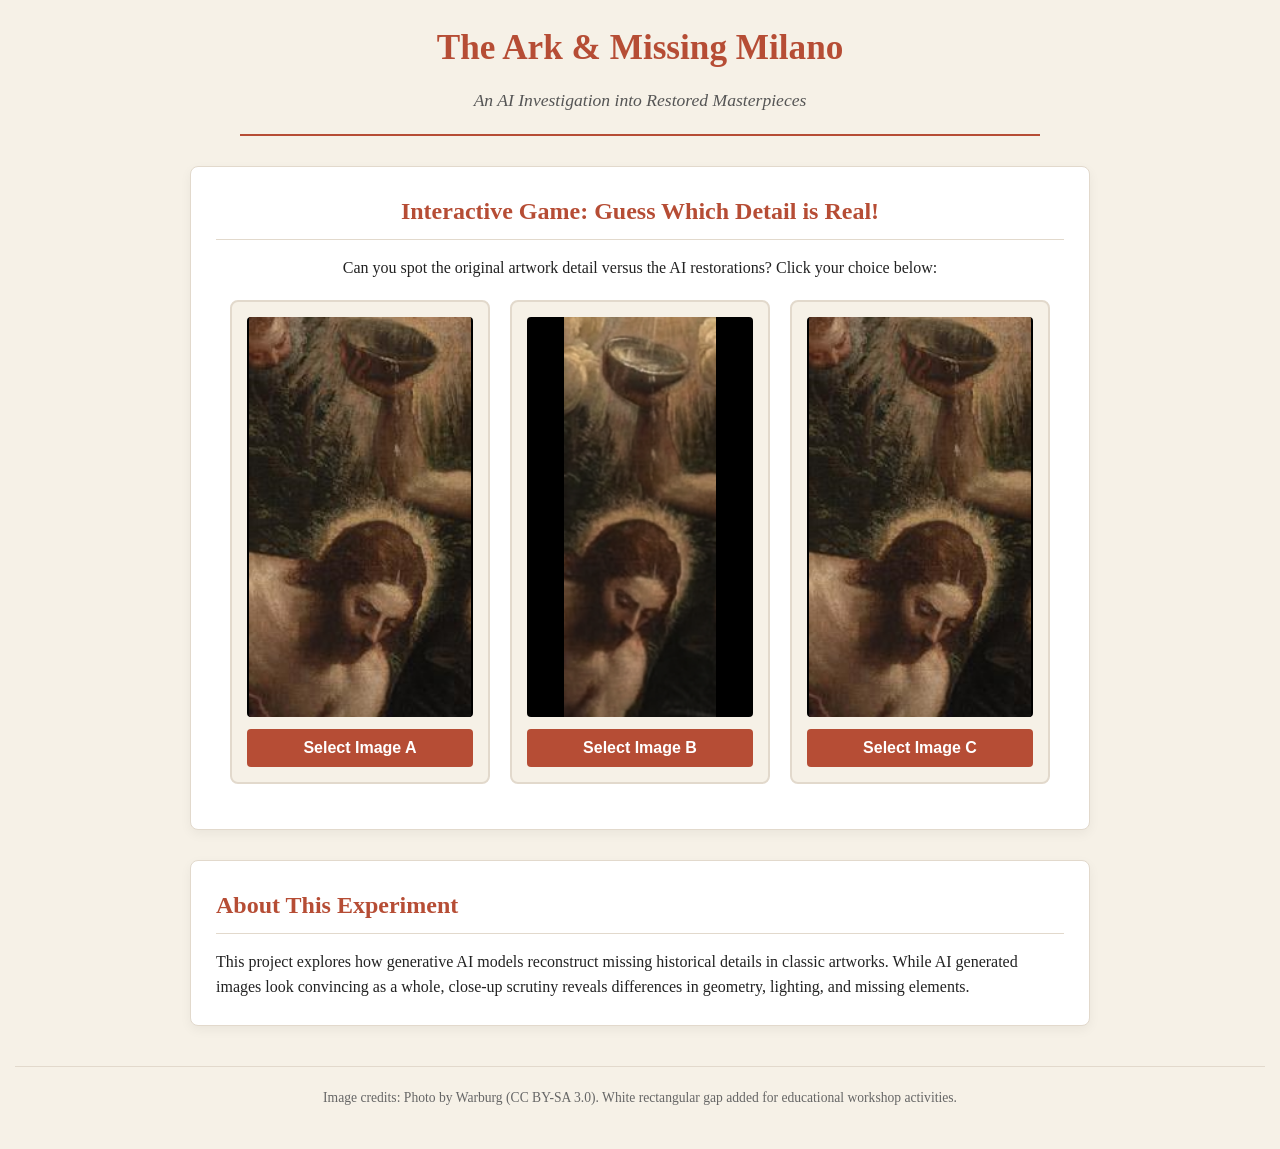
==== index.html @ 0a06dae5 "Add files via upload" ====
<!DOCTYPE html>
<html lang="it">
<head>
  <meta charset="UTF-8">
  <meta name="viewport" content="width=device-width, initial-scale=1.0">
  <title>The Ark & Missing Milano — Close-up Detail Test</title>
  <style>
    :root {
      --bg-color: #F6F1E7;
      --text-color: #222222;
      --primary-color: #B64D35;
      --card-bg: #FFFFFF;
      --accent-color: #2B5B84;
      --border-color: #E2D9CC;
    }

    * {
      box-sizing: border-box;
      margin: 0;
      padding: 0;
    }

    body {
      font-family: 'Georgia', 'Times New Roman', serif;
      background-color: var(--bg-color);
      color: var(--text-color);
      line-height: 1.6;
      padding: 20px 15px;
    }

    header {
      text-align: center;
      max-width: 800px;
      margin: 0 auto 30px auto;
      border-bottom: 2px solid var(--primary-color);
      padding-bottom: 20px;
    }

    h1 {
      font-size: 2.2rem;
      color: var(--primary-color);
      margin-bottom: 10px;
    }

    p.subtitle {
      font-size: 1.1rem;
      font-style: italic;
      color: #555;
    }

    main {
      max-width: 900px;
      margin: 0 auto;
    }

    section {
      background: var(--card-bg);
      border: 1px solid var(--border-color);
      border-radius: 8px;
      padding: 25px;
      margin-bottom: 30px;
      box-shadow: 0 4px 12px rgba(0,0,0,0.05);
    }

    h2 {
      font-size: 1.5rem;
      color: var(--primary-color);
      margin-bottom: 15px;
      border-bottom: 1px solid var(--border-color);
      padding-bottom: 8px;
    }

    .game-container {
      text-align: center;
    }

    .game-cards {
      display: flex;
      flex-wrap: wrap;
      gap: 20px;
      justify-content: center;
      margin: 20px 0;
    }

    .card {
      background: var(--bg-color);
      border: 2px solid var(--border-color);
      border-radius: 8px;
      padding: 15px;
      width: 100%;
      max-width: 260px;
      cursor: pointer;
      transition: transform 0.2s, border-color 0.2s;
    }

    .card:hover {
      transform: translateY(-5px);
      border-color: var(--primary-color);
    }

    .card img {
      width: 100%;
      height: auto;
      max-height: 400px;
      object-fit: contain;
      border-radius: 4px;
      display: block;
      margin-bottom: 12px;
      background-color: #000;
    }

    .card button {
      background-color: var(--primary-color);
      color: white;
      border: none;
      padding: 10px 16px;
      font-size: 1rem;
      border-radius: 4px;
      cursor: pointer;
      width: 100%;
      font-weight: bold;
    }

    .card button:hover {
      background-color: #963B26;
    }

    #game-feedback {
      margin-top: 20px;
      padding: 15px;
      border-radius: 6px;
      font-size: 1.05rem;
      display: none;
    }

    #game-feedback.success {
      background-color: #E6F4EA;
      color: #137333;
      border: 1px solid #CEEAD6;
    }

    #game-feedback.incorrect {
      background-color: #FCE8E6;
      color: #C5221F;
      border: 1px solid #FAD2CF;
    }

    .restart-btn {
      background-color: var(--primary-color);
      color: white;
      border: none;
      padding: 10px 20px;
      font-size: 1rem;
      border-radius: 6px;
      cursor: pointer;
      font-weight: bold;
      margin-top: 15px;
      transition: background-color 0.2s;
    }

    .restart-btn:hover {
      background-color: #963B26;
    }

    /* LA GALLERIA È NASCOSTA INIZIALMENTE */
    #gallery-section {
      display: none;
    }

    .gallery-grid {
      display: grid;
      grid-template-columns: repeat(auto-fit, minmax(250px, 1fr));
      gap: 20px;
      margin-top: 20px;
    }

    .gallery-item {
      background: var(--bg-color);
      border: 1px solid var(--border-color);
      border-radius: 8px;
      padding: 15px;
      text-align: center;
    }

    .gallery-item img {
      width: 100%;
      height: auto;
      max-height: 400px;
      object-fit: contain;
      border-radius: 4px;
      margin-bottom: 10px;
      background-color: #111;
    }

    .badge {
      display: inline-block;
      padding: 4px 12px;
      border-radius: 12px;
      font-size: 0.85rem;
      font-weight: bold;
      text-transform: uppercase;
      margin-bottom: 10px;
    }

    .badge-original {
      background-color: #2E7D32;
      color: white;
    }

    .badge-ai {
      background-color: #D97706;
      color: white;
    }

    .spot-btn {
      background-color: var(--accent-color);
      color: white;
      border: none;
      padding: 8px 14px;
      border-radius: 4px;
      cursor: pointer;
      font-size: 0.9rem;
      margin-top: 8px;
    }

    .spot-btn:hover {
      background-color: #1E405E;
    }

    .spot-comment {
      display: none;
      margin-top: 10px;
      font-size: 0.9rem;
      background: white;
      padding: 10px;
      border-radius: 4px;
      border-left: 3px solid var(--accent-color);
      text-align: left;
    }

    footer {
      text-align: center;
      margin-top: 40px;
      padding: 20px;
      font-size: 0.85rem;
      color: #666;
      border-top: 1px solid var(--border-color);
    }

    @media (max-width: 600px) {
      h1 { font-size: 1.7rem; }
    }
  </style>
</head>
<body>

  <header>
    <h1>The Ark & Missing Milano</h1>
    <p class="subtitle">An AI Investigation into Restored Masterpieces</p>
  </header>

  <main>
    <!-- GUESS WHICH IMAGE IS REAL GAME -->
    <section class="game-container">
      <h2>Interactive Game: Guess Which Detail is Real!</h2>
      <p>Can you spot the original artwork detail versus the AI restorations? Click your choice below:</p>

      <div class="game-cards" id="cards-container">
        <!-- Cards injected by JS -->
      </div>

      <div id="game-feedback"></div>
    </section>

    <!-- FULL COMPARISON GALLERY (NASCOSTA FINO AL VOTO) -->
    <section id="gallery-section">
      <h2>Close-Up Comparison Gallery</h2>
      <p>Compare the authentic detail with AI results side-by-side:</p>

      <div class="gallery-grid">
        <div class="gallery-item">
          <span class="badge badge-original">Original Detail</span>
          <img src="original-detail.png" alt="Original Artwork Detail">
          <h3>Authentic Painting</h3>
          <p>Shows the original angel in the top-left corner, the water bowl, and Christ with a radiant halo.</p>
        </div>

        <div class="gallery-item">
          <span class="badge badge-ai">AI Detail A</span>
          <img src="a-detail.png" alt="AI Restoration A">
          <h3>First AI Attempt</h3>
          <button class="spot-btn" onclick="toggleComment('comment-a')">What changed?</button>
          <div id="comment-a" class="spot-comment">
            <strong>Observation:</strong> Look at the top-left corner: the angel is completely missing and replaced with clouds! The edge of the water bowl is also distorted.
          </div>
        </div>

        <div class="gallery-item">
          <span class="badge badge-ai">AI Detail B</span>
          <img src="b-detail.png" alt="AI Restoration B">
          <h3>Refined AI Result</h3>
          <button class="spot-btn" onclick="toggleComment('comment-b')">What changed?</button>
          <div id="comment-b" class="spot-comment">
            <strong>Observation:</strong> With added guidance, the AI reconstructed the angel in the top-left and restored the water bowl correctly.
          </div>
        </div>
      </div>
    </section>

    <!-- RESEARCH & CONTEXT -->
    <section>
      <h2>About This Experiment</h2>
      <p>This project explores how generative AI models reconstruct missing historical details in classic artworks. While AI generated images look convincing as a whole, close-up scrutiny reveals differences in geometry, lighting, and missing elements.</p>
    </section>
  </main>

  <footer>
    <p>Image credits: Photo by Warburg (CC BY-SA 3.0). White rectangular gap added for educational workshop activities.</p>
  </footer>

  <script>
    const items = [
      {
        id: 'orig',
        type: 'Original',
        src: 'original-detail.png',
        isReal: true,
        desc: 'Correct! This is the original painting. Notice the angel in the top-left corner.'
      },
      {
        id: 'a',
        type: 'AI Detail A',
        src: 'a-detail.png',
        isReal: false,
        desc: 'Incorrect! This is AI Detail A. The AI completely omitted the angel in the top-left corner.'
      },
      {
        id: 'b',
        type: 'AI Detail B',
        src: 'b-detail.png',
        isReal: false,
        desc: 'Incorrect! This is AI Detail B. It is an AI restoration, though very close to the original.'
      }
    ];

    function setupGame() {
      const container = document.getElementById('cards-container');
      const shuffled = [...items].sort(() => Math.random() - 0.5);
      
      container.innerHTML = '';
      shuffled.forEach((item, index) => {
        const optionLetter = String.fromCharCode(65 + index);
        const card = document.createElement('div');
        card.className = 'card';
        card.innerHTML = `
          <img src="${item.src}" alt="Option ${optionLetter}">
          <button onclick="checkAnswer('${item.id}')">Select Image ${optionLetter}</button>
        `;
        container.appendChild(card);
      });
    }

    function checkAnswer(selectedId) {
      const feedback = document.getElementById('game-feedback');
      const gallerySection = document.getElementById('gallery-section');
      const selected = items.find(i => i.id === selectedId);

      feedback.style.display = 'block';
      
      let message = selected.isReal 
        ? `<strong>🎉 Correct!</strong> ${selected.desc}`
        : `<strong>❌ Not quite!</strong> ${selected.desc}`;

      feedback.className = selected.isReal ? 'success' : 'incorrect';
      feedback.innerHTML = `
        <p>${message}</p>
        <p><em>Scroll down to see the full solution gallery!</em></p>
        <button class="restart-btn" onclick="resetGame()">Play Again / Gioca di nuovo 🔄</button>
      `;

      // MOSTRA LA GALLERIA DOPO LA SCELTA
      gallerySection.style.display = 'block';
    }

    function resetGame() {
      const feedback = document.getElementById('game-feedback');
      const gallerySection = document.getElementById('gallery-section');
      
      feedback.style.display = 'none';
      gallerySection.style.display = 'none';
      
      // Rimestola le immagini in posizione casuale
      setupGame();
    }

    function toggleComment(commentId) {
      const comment = document.getElementById(commentId);
      if (comment.style.display === 'block') {
        comment.style.display = 'none';
      } else {
        comment.style.display = 'block';
      }
    }

    window.onload = setupGame;
  </script>
</body>
</html>
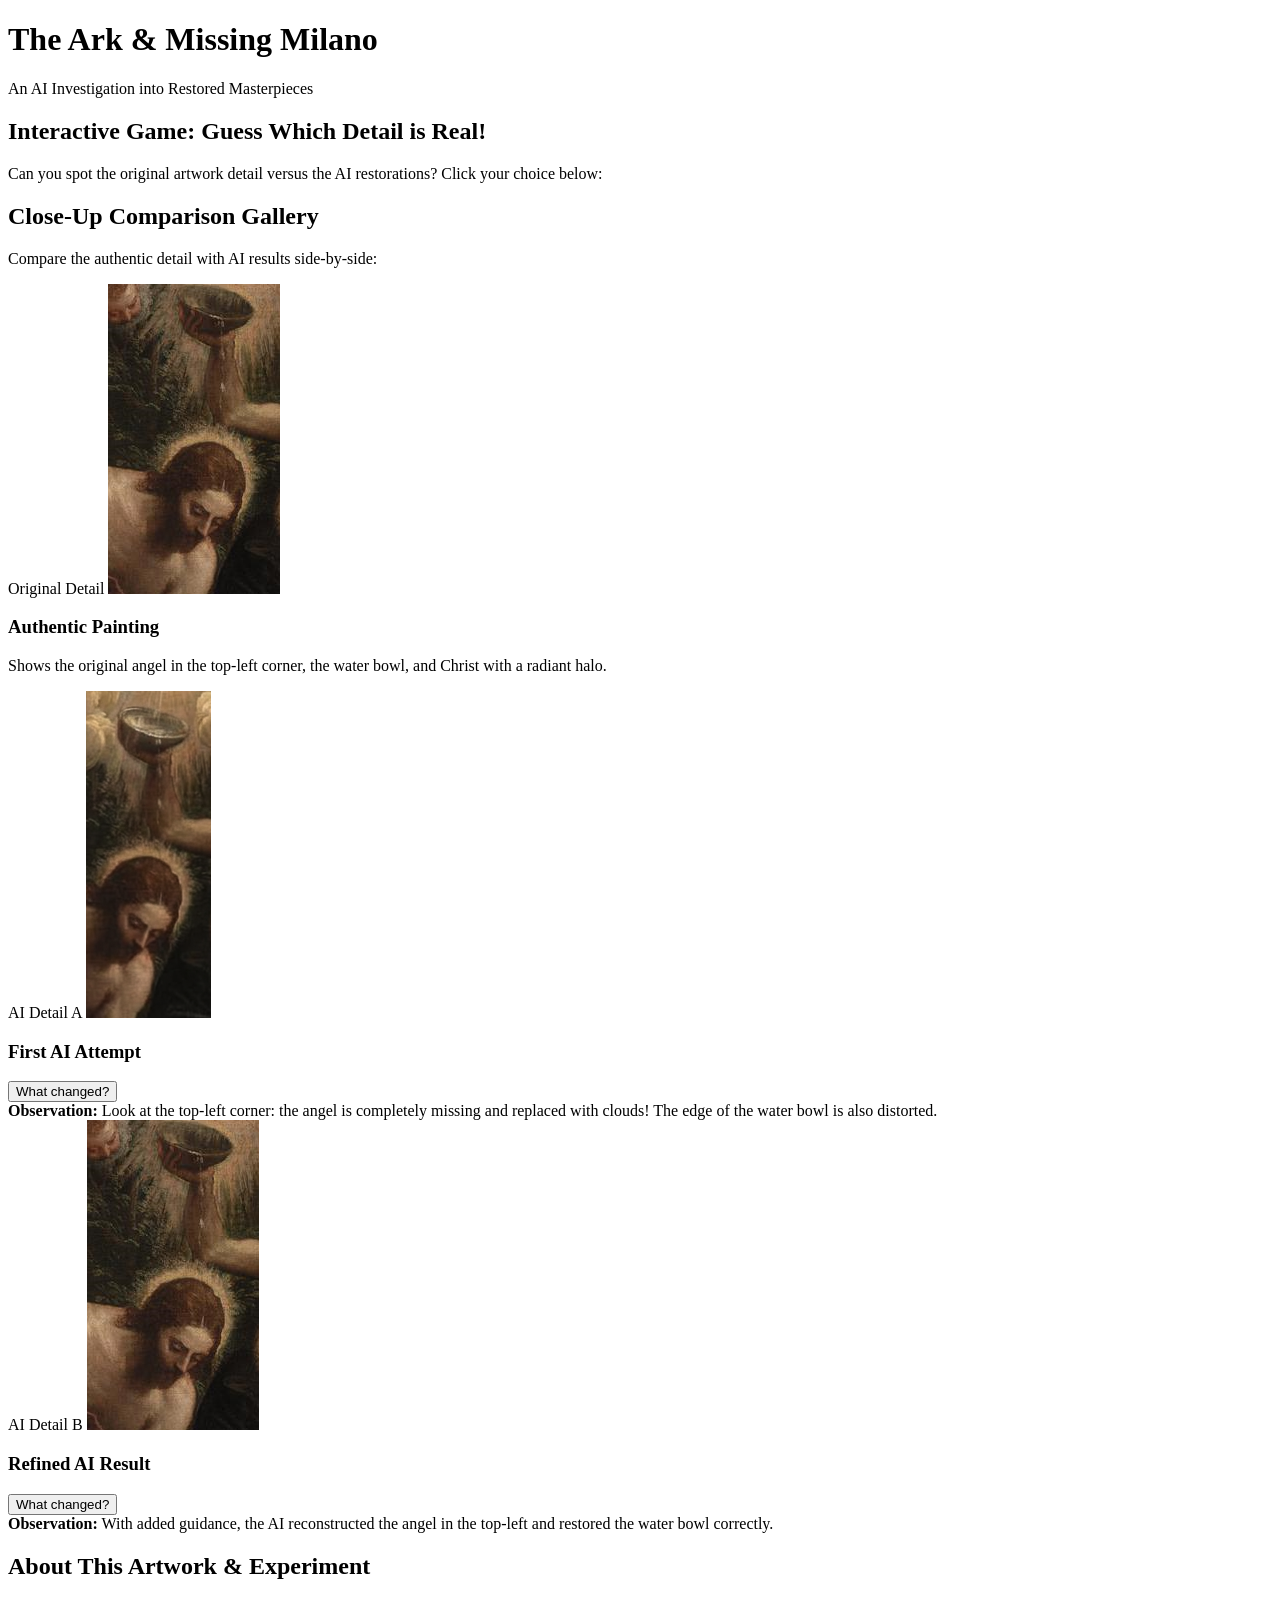
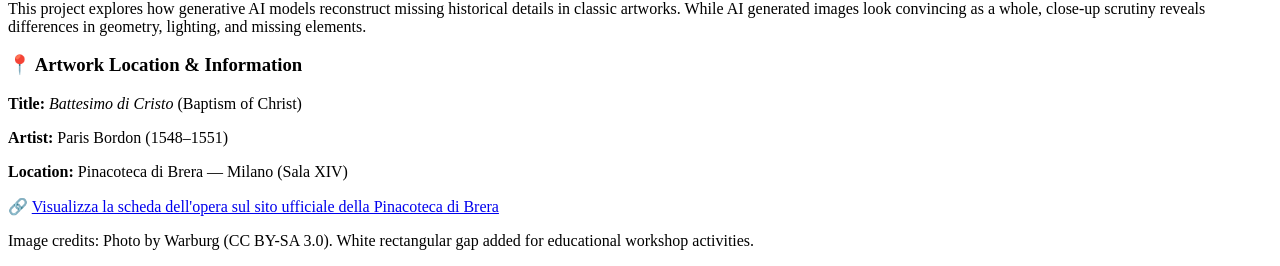
==== commit 9d089ba0: "Create index.html" ====
--- a/index.html
+++ b/index.html
@@ -1,408 +1,84 @@
-<!DOCTYPE html>
-<html lang="it">
-<head>
-  <meta charset="UTF-8">
-  <meta name="viewport" content="width=device-width, initial-scale=1.0">
-  <title>The Ark & Missing Milano — Close-up Detail Test</title>
-  <style>
-    :root {
-      --bg-color: #F6F1E7;
-      --text-color: #222222;
-      --primary-color: #B64D35;
-      --card-bg: #FFFFFF;
-      --accent-color: #2B5B84;
-      --border-color: #E2D9CC;
-    }
-
-    * {
-      box-sizing: border-box;
-      margin: 0;
-      padding: 0;
-    }
-
-    body {
-      font-family: 'Georgia', 'Times New Roman', serif;
-      background-color: var(--bg-color);
-      color: var(--text-color);
-      line-height: 1.6;
-      padding: 20px 15px;
-    }
-
-    header {
-      text-align: center;
-      max-width: 800px;
-      margin: 0 auto 30px auto;
-      border-bottom: 2px solid var(--primary-color);
-      padding-bottom: 20px;
-    }
-
-    h1 {
-      font-size: 2.2rem;
-      color: var(--primary-color);
-      margin-bottom: 10px;
-    }
-
-    p.subtitle {
-      font-size: 1.1rem;
-      font-style: italic;
-      color: #555;
-    }
-
-    main {
-      max-width: 900px;
-      margin: 0 auto;
-    }
-
-    section {
-      background: var(--card-bg);
-      border: 1px solid var(--border-color);
-      border-radius: 8px;
-      padding: 25px;
-      margin-bottom: 30px;
-      box-shadow: 0 4px 12px rgba(0,0,0,0.05);
-    }
-
-    h2 {
-      font-size: 1.5rem;
-      color: var(--primary-color);
-      margin-bottom: 15px;
-      border-bottom: 1px solid var(--border-color);
-      padding-bottom: 8px;
-    }
-
-    .game-container {
-      text-align: center;
-    }
-
-    .game-cards {
-      display: flex;
-      flex-wrap: wrap;
-      gap: 20px;
-      justify-content: center;
-      margin: 20px 0;
-    }
-
-    .card {
-      background: var(--bg-color);
-      border: 2px solid var(--border-color);
-      border-radius: 8px;
-      padding: 15px;
-      width: 100%;
-      max-width: 260px;
-      cursor: pointer;
-      transition: transform 0.2s, border-color 0.2s;
-    }
-
-    .card:hover {
-      transform: translateY(-5px);
-      border-color: var(--primary-color);
-    }
-
-    .card img {
-      width: 100%;
-      height: auto;
-      max-height: 400px;
-      object-fit: contain;
-      border-radius: 4px;
-      display: block;
-      margin-bottom: 12px;
-      background-color: #000;
-    }
-
-    .card button {
-      background-color: var(--primary-color);
-      color: white;
-      border: none;
-      padding: 10px 16px;
-      font-size: 1rem;
-      border-radius: 4px;
-      cursor: pointer;
-      width: 100%;
-      font-weight: bold;
-    }
-
-    .card button:hover {
-      background-color: #963B26;
-    }
-
-    #game-feedback {
-      margin-top: 20px;
-      padding: 15px;
-      border-radius: 6px;
-      font-size: 1.05rem;
-      display: none;
-    }
-
-    #game-feedback.success {
-      background-color: #E6F4EA;
-      color: #137333;
-      border: 1px solid #CEEAD6;
-    }
-
-    #game-feedback.incorrect {
-      background-color: #FCE8E6;
-      color: #C5221F;
-      border: 1px solid #FAD2CF;
-    }
-
-    .restart-btn {
-      background-color: var(--primary-color);
-      color: white;
-      border: none;
-      padding: 10px 20px;
-      font-size: 1rem;
-      border-radius: 6px;
-      cursor: pointer;
-      font-weight: bold;
-      margin-top: 15px;
-      transition: background-color 0.2s;
-    }
-
-    .restart-btn:hover {
-      background-color: #963B26;
-    }
-
-    /* LA GALLERIA È NASCOSTA INIZIALMENTE */
-    #gallery-section {
-      display: none;
-    }
-
-    .gallery-grid {
-      display: grid;
-      grid-template-columns: repeat(auto-fit, minmax(250px, 1fr));
-      gap: 20px;
-      margin-top: 20px;
-    }
-
-    .gallery-item {
-      background: var(--bg-color);
-      border: 1px solid var(--border-color);
-      border-radius: 8px;
-      padding: 15px;
-      text-align: center;
-    }
-
-    .gallery-item img {
-      width: 100%;
-      height: auto;
-      max-height: 400px;
-      object-fit: contain;
-      border-radius: 4px;
-      margin-bottom: 10px;
-      background-color: #111;
-    }
-
-    .badge {
-      display: inline-block;
-      padding: 4px 12px;
-      border-radius: 12px;
-      font-size: 0.85rem;
-      font-weight: bold;
-      text-transform: uppercase;
-      margin-bottom: 10px;
-    }
-
-    .badge-original {
-      background-color: #2E7D32;
-      color: white;
-    }
-
-    .badge-ai {
-      background-color: #D97706;
-      color: white;
-    }
-
-    .spot-btn {
-      background-color: var(--accent-color);
-      color: white;
-      border: none;
-      padding: 8px 14px;
-      border-radius: 4px;
-      cursor: pointer;
-      font-size: 0.9rem;
-      margin-top: 8px;
-    }
-
-    .spot-btn:hover {
-      background-color: #1E405E;
-    }
-
-    .spot-comment {
-      display: none;
-      margin-top: 10px;
-      font-size: 0.9rem;
-      background: white;
-      padding: 10px;
-      border-radius: 4px;
-      border-left: 3px solid var(--accent-color);
-      text-align: left;
-    }
-
-    footer {
-      text-align: center;
-      margin-top: 40px;
-      padding: 20px;
-      font-size: 0.85rem;
-      color: #666;
-      border-top: 1px solid var(--border-color);
-    }
-
-    @media (max-width: 600px) {
-      h1 { font-size: 1.7rem; }
-    }
-  </style>
-</head>
-<body>
-
-  <header>
-    <h1>The Ark & Missing Milano</h1>
-    <p class="subtitle">An AI Investigation into Restored Masterpieces</p>
-  </header>
-
-  <main>
-    <!-- GUESS WHICH IMAGE IS REAL GAME -->
-    <section class="game-container">
-      <h2>Interactive Game: Guess Which Detail is Real!</h2>
-      <p>Can you spot the original artwork detail versus the AI restorations? Click your choice below:</p>
-
-      <div class="game-cards" id="cards-container">
-        <!-- Cards injected by JS -->
-      </div>
-
-      <div id="game-feedback"></div>
-    </section>
-
-    <!-- FULL COMPARISON GALLERY (NASCOSTA FINO AL VOTO) -->
-    <section id="gallery-section">
-      <h2>Close-Up Comparison Gallery</h2>
-      <p>Compare the authentic detail with AI results side-by-side:</p>
-
-      <div class="gallery-grid">
-        <div class="gallery-item">
-          <span class="badge badge-original">Original Detail</span>
-          <img src="original-detail.png" alt="Original Artwork Detail">
-          <h3>Authentic Painting</h3>
-          <p>Shows the original angel in the top-left corner, the water bowl, and Christ with a radiant halo.</p>
-        </div>
-
-        <div class="gallery-item">
-          <span class="badge badge-ai">AI Detail A</span>
-          <img src="a-detail.png" alt="AI Restoration A">
-          <h3>First AI Attempt</h3>
-          <button class="spot-btn" onclick="toggleComment('comment-a')">What changed?</button>
-          <div id="comment-a" class="spot-comment">
-            <strong>Observation:</strong> Look at the top-left corner: the angel is completely missing and replaced with clouds! The edge of the water bowl is also distorted.
-          </div>
-        </div>
-
-        <div class="gallery-item">
-          <span class="badge badge-ai">AI Detail B</span>
-          <img src="b-detail.png" alt="AI Restoration B">
-          <h3>Refined AI Result</h3>
-          <button class="spot-btn" onclick="toggleComment('comment-b')">What changed?</button>
-          <div id="comment-b" class="spot-comment">
-            <strong>Observation:</strong> With added guidance, the AI reconstructed the angel in the top-left and restored the water bowl correctly.
-          </div>
-        </div>
-      </div>
-    </section>
-
-    <!-- RESEARCH & CONTEXT -->
-    <section>
-      <h2>About This Experiment</h2>
-      <p>This project explores how generative AI models reconstruct missing historical details in classic artworks. While AI generated images look convincing as a whole, close-up scrutiny reveals differences in geometry, lighting, and missing elements.</p>
-    </section>
-  </main>
-
-  <footer>
-    <p>Image credits: Photo by Warburg (CC BY-SA 3.0). White rectangular gap added for educational workshop activities.</p>
-  </footer>
-
-  <script>
-    const items = [
-      {
-        id: 'orig',
-        type: 'Original',
-        src: 'original-detail.png',
-        isReal: true,
-        desc: 'Correct! This is the original painting. Notice the angel in the top-left corner.'
-      },
-      {
-        id: 'a',
-        type: 'AI Detail A',
-        src: 'a-detail.png',
-        isReal: false,
-        desc: 'Incorrect! This is AI Detail A. The AI completely omitted the angel in the top-left corner.'
-      },
-      {
-        id: 'b',
-        type: 'AI Detail B',
-        src: 'b-detail.png',
-        isReal: false,
-        desc: 'Incorrect! This is AI Detail B. It is an AI restoration, though very close to the original.'
-      }
-    ];
-
-    function setupGame() {
-      const container = document.getElementById('cards-container');
-      const shuffled = [...items].sort(() => Math.random() - 0.5);
-      
-      container.innerHTML = '';
-      shuffled.forEach((item, index) => {
-        const optionLetter = String.fromCharCode(65 + index);
-        const card = document.createElement('div');
-        card.className = 'card';
-        card.innerHTML = `
-          <img src="${item.src}" alt="Option ${optionLetter}">
-          <button onclick="checkAnswer('${item.id}')">Select Image ${optionLetter}</button>
-        `;
-        container.appendChild(card);
-      });
-    }
-
-    function checkAnswer(selectedId) {
-      const feedback = document.getElementById('game-feedback');
-      const gallerySection = document.getElementById('gallery-section');
-      const selected = items.find(i => i.id === selectedId);
-
-      feedback.style.display = 'block';
-      
-      let message = selected.isReal 
-        ? `<strong>🎉 Correct!</strong> ${selected.desc}`
-        : `<strong>❌ Not quite!</strong> ${selected.desc}`;
-
-      feedback.className = selected.isReal ? 'success' : 'incorrect';
-      feedback.innerHTML = `
-        <p>${message}</p>
-        <p><em>Scroll down to see the full solution gallery!</em></p>
-        <button class="restart-btn" onclick="resetGame()">Play Again / Gioca di nuovo 🔄</button>
-      `;
-
-      // MOSTRA LA GALLERIA DOPO LA SCELTA
-      gallerySection.style.display = 'block';
-    }
-
-    function resetGame() {
-      const feedback = document.getElementById('game-feedback');
-      const gallerySection = document.getElementById('gallery-section');
-      
-      feedback.style.display = 'none';
-      gallerySection.style.display = 'none';
-      
-      // Rimestola le immagini in posizione casuale
-      setupGame();
-    }
-
-    function toggleComment(commentId) {
-      const comment = document.getElementById(commentId);
-      if (comment.style.display === 'block') {
-        comment.style.display = 'none';
-      } else {
-        comment.style.display = 'block';
-      }
-    }
-
-    window.onload = setupGame;
-  </script>
-</body>
-</html>+<!DOCTYPE html>
+<html lang="it">
+<head>
+  <meta charset="UTF-8">
+  <meta name="viewport" content="width=device-width, initial-scale=1.0">
+  <title>The Ark & Missing Milano — Close-up Detail Test</title>
+  <link rel="stylesheet" href="style.css">
+</head>
+<body>
+
+  <header>
+    <h1>The Ark & Missing Milano</h1>
+    <p class="subtitle">An AI Investigation into Restored Masterpieces</p>
+  </header>
+
+  <main>
+    <section class="game-container">
+      <h2>Interactive Game: Guess Which Detail is Real!</h2>
+      <p>Can you spot the original artwork detail versus the AI restorations? Click your choice below:</p>
+
+      <div class="game-cards" id="cards-container">
+        <!-- Generato da JS in ordine casuale -->
+      </div>
+
+      <div id="game-feedback"></div>
+    </section>
+
+    <section id="gallery-section">
+      <h2>Close-Up Comparison Gallery</h2>
+      <p>Compare the authentic detail with AI results side-by-side:</p>
+
+      <div class="gallery-grid">
+        <div class="gallery-item">
+          <span class="badge badge-original">Original Detail</span>
+          <img src="original-detail.png" alt="Original Artwork Detail">
+          <h3>Authentic Painting</h3>
+          <p>Shows the original angel in the top-left corner, the water bowl, and Christ with a radiant halo.</p>
+        </div>
+
+        <div class="gallery-item">
+          <span class="badge badge-ai">AI Detail A</span>
+          <img src="a-detail.png" alt="AI Restoration A">
+          <h3>First AI Attempt</h3>
+          <button class="spot-btn" onclick="toggleComment('comment-a')">What changed?</button>
+          <div id="comment-a" class="spot-comment">
+            <strong>Observation:</strong> Look at the top-left corner: the angel is completely missing and replaced with clouds! The edge of the water bowl is also distorted.
+          </div>
+        </div>
+
+        <div class="gallery-item">
+          <span class="badge badge-ai">AI Detail B</span>
+          <img src="b-detail.png" alt="AI Restoration B">
+          <h3>Refined AI Result</h3>
+          <button class="spot-btn" onclick="toggleComment('comment-b')">What changed?</button>
+          <div id="comment-b" class="spot-comment">
+            <strong>Observation:</strong> With added guidance, the AI reconstructed the angel in the top-left and restored the water bowl correctly.
+          </div>
+        </div>
+      </div>
+    </section>
+
+    <section>
+      <h2>About This Artwork & Experiment</h2>
+      <p>This project explores how generative AI models reconstruct missing historical details in classic artworks. While AI generated images look convincing as a whole, close-up scrutiny reveals differences in geometry, lighting, and missing elements.</p>
+      
+      <div class="location-box">
+        <h3>📍 Artwork Location & Information</h3>
+        <p><strong>Title:</strong> <em>Battesimo di Cristo</em> (Baptism of Christ)</p>
+        <p><strong>Artist:</strong> Paris Bordon (1548–1551)</p>
+        <p><strong>Location:</strong> Pinacoteca di Brera — Milano (Sala XIV)</p>
+        <p style="margin-top: 8px;">
+          🔗 <a class="artwork-link" href="https://pinacotecabrera.org/collezioni/collezione-on-line/battesimo-di-cristo-2/" target="_blank" rel="noopener">Visualizza la scheda dell'opera sul sito ufficiale della Pinacoteca di Brera</a>
+        </p>
+      </div>
+    </section>
+  </main>
+
+  <footer>
+    <p>Image credits: Photo by Warburg (CC BY-SA 3.0). White rectangular gap added for educational workshop activities.</p>
+  </footer>
+
+  <script src="script.js"></script>
+</body>
+</html>
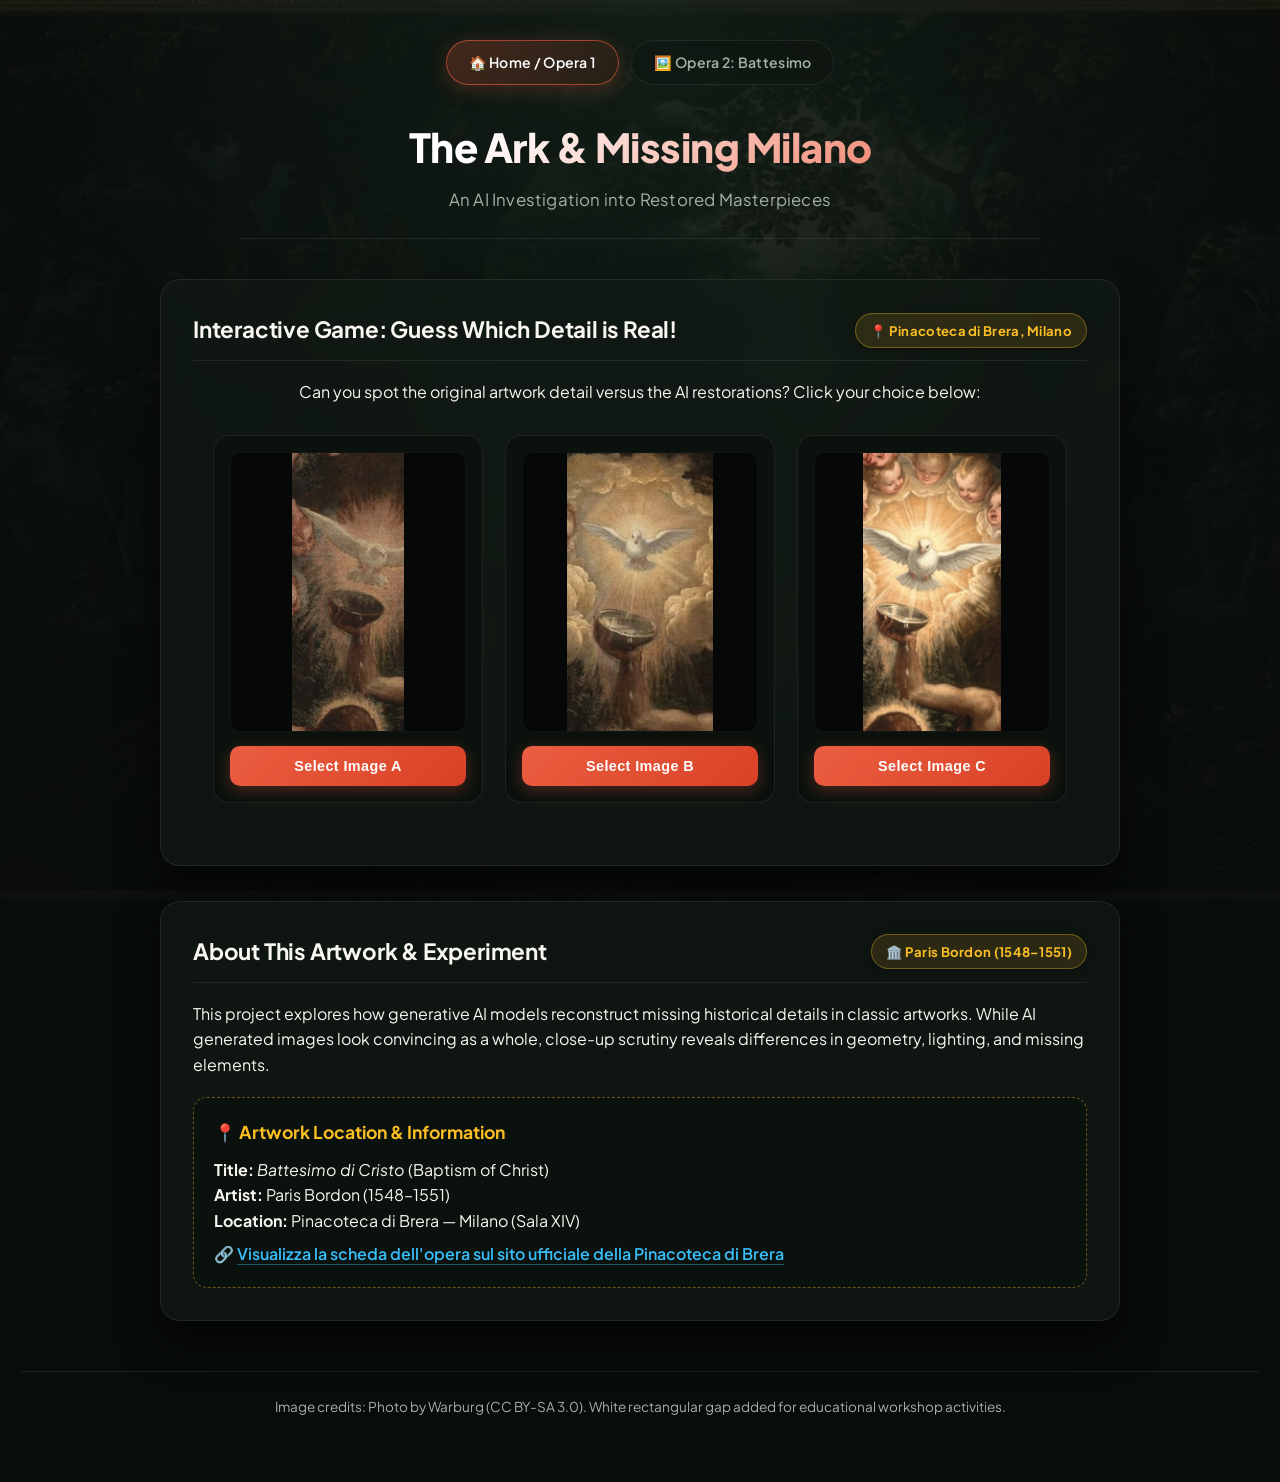
==== commit 4fd0c5dc: "Add navigation and section headers to index.html" ====
--- a/index.html
+++ b/index.html
@@ -9,13 +9,23 @@
 <body>
 
   <header>
+    <!-- BARRA DI NAVIGAZIONE CON HOME E OPERA 2 -->
+    <nav class="nav-menu">
+      <a href="index.html" class="nav-link active">🏠 Home / Opera 1</a>
+      <a href="artwork2.html" class="nav-link">🖼️ Opera 2: Battesimo</a>
+    </nav>
+
     <h1>The Ark & Missing Milano</h1>
     <p class="subtitle">An AI Investigation into Restored Masterpieces</p>
   </header>
 
   <main>
+    <!-- SEZIONE GIOCO INTERATTIVO OPERA 1 -->
     <section class="game-container">
-      <h2>Interactive Game: Guess Which Detail is Real!</h2>
+      <div class="section-header-meta">
+        <h2>Interactive Game: Guess Which Detail is Real!</h2>
+        <span class="location-tag-top">📍 Pinacoteca di Brera, Milano</span>
+      </div>
       <p>Can you spot the original artwork detail versus the AI restorations? Click your choice below:</p>
 
       <div class="game-cards" id="cards-container">
@@ -25,8 +35,12 @@
       <div id="game-feedback"></div>
     </section>
 
+    <!-- GALLERIA CONFRONTO DETTAGLI -->
     <section id="gallery-section">
-      <h2>Close-Up Comparison Gallery</h2>
+      <div class="section-header-meta">
+        <h2>Close-Up Comparison Gallery</h2>
+        <span class="location-tag-top">🔎 Restauro & AI Inpainting</span>
+      </div>
       <p>Compare the authentic detail with AI results side-by-side:</p>
 
       <div class="gallery-grid">
@@ -59,8 +73,12 @@
       </div>
     </section>
 
+    <!-- INFORMAZIONI OPERA 1 -->
     <section>
-      <h2>About This Artwork & Experiment</h2>
+      <div class="section-header-meta">
+        <h2>About This Artwork & Experiment</h2>
+        <span class="location-tag-top">🏛️ Paris Bordon (1548–1551)</span>
+      </div>
       <p>This project explores how generative AI models reconstruct missing historical details in classic artworks. While AI generated images look convincing as a whole, close-up scrutiny reveals differences in geometry, lighting, and missing elements.</p>
       
       <div class="location-box">
--- a/style.css
+++ b/style.css
@@ -0,0 +1,406 @@
+@import url('https://fonts.googleapis.com/css2?family=Plus+Jakarta+Sans:wght@300;400;600;700;800&display=swap');
+
+:root {
+  --bg-dark: #080c0a;
+  --card-bg: rgba(18, 26, 21, 0.75);
+  --card-border: rgba(255, 255, 255, 0.08);
+  --card-border-hover: rgba(235, 94, 65, 0.5);
+  --text-primary: #f8f6f2;
+  --text-secondary: #a3b1a8;
+  --accent-primary: #eb5e41;
+  --accent-gradient: linear-gradient(135deg, #eb5e41 0%, #d94125 100%);
+  --accent-gold: #fbbf24;
+  --accent-blue: #38bdf8;
+  --glass-glow: rgba(235, 94, 65, 0.15);
+}
+
+* {
+  box-sizing: border-box;
+  margin: 0;
+  padding: 0;
+}
+
+body {
+  font-family: 'Plus Jakarta Sans', -apple-system, BlinkMacSystemFont, "Segoe UI", Roboto, sans-serif;
+  background-color: var(--bg-dark);
+  background-image: 
+    radial-gradient(ellipse at 50% 0%, rgba(30, 58, 42, 0.35) 0%, transparent 70%),
+    linear-gradient(rgba(8, 12, 10, 0.88), rgba(8, 12, 10, 0.95)),
+    url('forest-bg.jpg');
+  background-size: cover;
+  background-position: center;
+  background-repeat: no-repeat;
+  background-attachment: fixed;
+  color: var(--text-primary);
+  line-height: 1.6;
+  padding: 40px 20px;
+  min-height: 100vh;
+  -webkit-font-smoothing: antialiased;
+}
+
+/* BARRA DI NAVIGAZIONE A PILLOLA */
+.nav-menu {
+  display: flex;
+  justify-content: center;
+  gap: 12px;
+  margin-bottom: 30px;
+  flex-wrap: wrap;
+}
+
+.nav-link {
+  color: var(--text-secondary);
+  text-decoration: none;
+  padding: 10px 22px;
+  border: 1px solid var(--card-border);
+  border-radius: 99px;
+  background: rgba(15, 23, 18, 0.6);
+  backdrop-filter: blur(12px);
+  -webkit-backdrop-filter: blur(12px);
+  font-size: 0.88rem;
+  font-weight: 600;
+  letter-spacing: 0.3px;
+  transition: all 0.3s cubic-bezier(0.4, 0, 0.2, 1);
+}
+
+.nav-link:hover {
+  color: var(--text-primary);
+  border-color: rgba(255, 255, 255, 0.2);
+  transform: translateY(-2px);
+}
+
+.nav-link.active {
+  color: #fff;
+  border-color: rgba(235, 94, 65, 0.6);
+  background: linear-gradient(135deg, rgba(235, 94, 65, 0.25) 0%, rgba(217, 65, 37, 0.1) 100%);
+  box-shadow: 0 4px 20px rgba(235, 94, 65, 0.25);
+}
+
+header {
+  text-align: center;
+  max-width: 800px;
+  margin: 0 auto 40px auto;
+  border-bottom: 1px solid var(--card-border);
+  padding-bottom: 25px;
+}
+
+h1 {
+  font-size: 2.5rem;
+  font-weight: 800;
+  background: linear-gradient(135deg, #ffffff 30%, #eb5e41 100%);
+  -webkit-background-clip: text;
+  -webkit-text-fill-color: transparent;
+  letter-spacing: -0.5px;
+  margin-bottom: 8px;
+}
+
+p.subtitle {
+  font-size: 1.05rem;
+  font-weight: 400;
+  color: var(--text-secondary);
+  letter-spacing: 0.2px;
+}
+
+main {
+  max-width: 960px;
+  margin: 0 auto;
+}
+
+section {
+  background: var(--card-bg);
+  backdrop-filter: blur(16px);
+  -webkit-backdrop-filter: blur(16px);
+  border: 1px solid var(--card-border);
+  border-radius: 20px;
+  padding: 32px;
+  margin-bottom: 35px;
+  box-shadow: 0 20px 40px rgba(0, 0, 0, 0.6);
+  transition: border-color 0.3s ease;
+}
+
+h2 {
+  font-size: 1.4rem;
+  font-weight: 700;
+  color: var(--text-primary);
+  margin-bottom: 18px;
+  border-bottom: 1px solid var(--card-border);
+  padding-bottom: 12px;
+  letter-spacing: -0.2px;
+}
+
+.game-container {
+  text-align: center;
+}
+
+.game-cards {
+  display: flex;
+  flex-wrap: wrap;
+  gap: 22px;
+  justify-content: center;
+  margin: 30px 0;
+}
+
+.card {
+  background: rgba(12, 18, 14, 0.85);
+  border: 1px solid var(--card-border);
+  border-radius: 16px;
+  padding: 16px;
+  width: 100%;
+  max-width: 270px;
+  cursor: pointer;
+  transition: all 0.3s cubic-bezier(0.4, 0, 0.2, 1);
+  display: flex;
+  flex-direction: column;
+  justify-content: space-between;
+}
+
+.card:hover {
+  transform: translateY(-6px) scale(1.02);
+  border-color: var(--card-border-hover);
+  box-shadow: 0 12px 30px rgba(0, 0, 0, 0.7), 0 0 20px var(--glass-glow);
+}
+
+.card img {
+  width: 100%;
+  height: 280px;
+  object-fit: contain;
+  border-radius: 10px;
+  display: block;
+  margin-bottom: 14px;
+  background-color: #050806;
+  border: 1px solid rgba(255, 255, 255, 0.05);
+}
+
+.card button {
+  background: var(--accent-gradient);
+  color: #fff;
+  border: none;
+  padding: 12px 18px;
+  font-size: 0.9rem;
+  font-weight: 700;
+  border-radius: 10px;
+  cursor: pointer;
+  width: 100%;
+  letter-spacing: 0.4px;
+  transition: all 0.25s ease;
+  box-shadow: 0 4px 15px rgba(235, 94, 65, 0.3);
+}
+
+.card button:hover {
+  transform: translateY(-1px);
+  box-shadow: 0 6px 20px rgba(235, 94, 65, 0.5);
+  filter: brightness(1.1);
+}
+
+#game-feedback {
+  margin-top: 24px;
+  padding: 20px;
+  border-radius: 14px;
+  font-size: 1.05rem;
+  font-weight: 500;
+  display: none;
+  animation: fadeIn 0.4s cubic-bezier(0.4, 0, 0.2, 1);
+}
+
+@keyframes fadeIn {
+  from { opacity: 0; transform: translateY(10px); }
+  to { opacity: 1; transform: translateY(0); }
+}
+
+#game-feedback.success {
+  background-color: rgba(16, 44, 26, 0.85);
+  color: #86efac;
+  border: 1px solid rgba(34, 197, 94, 0.4);
+  box-shadow: 0 8px 25px rgba(34, 197, 94, 0.15);
+}
+
+#game-feedback.incorrect {
+  background-color: rgba(45, 16, 16, 0.85);
+  color: #fca5a5;
+  border: 1px solid rgba(239, 68, 68, 0.4);
+  box-shadow: 0 8px 25px rgba(239, 68, 68, 0.15);
+}
+
+.restart-btn {
+  background: var(--accent-gradient);
+  color: white;
+  border: none;
+  padding: 12px 26px;
+  font-size: 0.95rem;
+  font-weight: 700;
+  border-radius: 10px;
+  cursor: pointer;
+  margin-top: 16px;
+  transition: all 0.25s ease;
+  box-shadow: 0 4px 15px rgba(235, 94, 65, 0.3);
+}
+
+.restart-btn:hover {
+  transform: translateY(-2px);
+  box-shadow: 0 6px 20px rgba(235, 94, 65, 0.5);
+}
+
+#gallery-section {
+  display: none;
+  animation: fadeIn 0.5s cubic-bezier(0.4, 0, 0.2, 1);
+}
+
+.gallery-grid {
+  display: grid;
+  grid-template-columns: repeat(auto-fit, minmax(260px, 1fr));
+  gap: 22px;
+  margin-top: 24px;
+}
+
+.gallery-item {
+  background: rgba(12, 18, 14, 0.8);
+  border: 1px solid var(--card-border);
+  border-radius: 16px;
+  padding: 20px;
+  text-align: center;
+  transition: all 0.3s ease;
+}
+
+.gallery-item:hover {
+  border-color: rgba(255, 255, 255, 0.18);
+  transform: translateY(-4px);
+}
+
+.gallery-item img {
+  width: 100%;
+  height: 280px;
+  object-fit: contain;
+  border-radius: 10px;
+  margin-bottom: 14px;
+  background-color: #050806;
+  border: 1px solid rgba(255, 255, 255, 0.05);
+}
+
+.badge {
+  display: inline-block;
+  padding: 5px 14px;
+  border-radius: 99px;
+  font-size: 0.75rem;
+  font-weight: 800;
+  text-transform: uppercase;
+  margin-bottom: 12px;
+  letter-spacing: 0.8px;
+}
+
+.badge-original {
+  background: linear-gradient(135deg, #15803d 0%, #166534 100%);
+  color: #fff;
+  box-shadow: 0 2px 10px rgba(22, 101, 52, 0.4);
+}
+
+.badge-ai {
+  background: linear-gradient(135deg, #d97706 0%, #b45309 100%);
+  color: #fff;
+  box-shadow: 0 2px 10px rgba(180, 83, 9, 0.4);
+}
+
+.spot-btn {
+  background: rgba(56, 189, 248, 0.15);
+  color: var(--accent-blue);
+  border: 1px solid rgba(56, 189, 248, 0.4);
+  padding: 9px 16px;
+  border-radius: 8px;
+  cursor: pointer;
+  font-size: 0.85rem;
+  font-weight: 600;
+  margin-top: 10px;
+  transition: all 0.2s ease;
+}
+
+.spot-btn:hover {
+  background: rgba(56, 189, 248, 0.3);
+  transform: translateY(-1px);
+}
+
+.spot-comment {
+  display: none;
+  margin-top: 12px;
+  font-size: 0.88rem;
+  background: rgba(18, 30, 24, 0.95);
+  color: #d1d5db;
+  padding: 14px;
+  border-radius: 10px;
+  border-left: 3px solid var(--accent-blue);
+  text-align: left;
+  line-height: 1.5;
+}
+
+.location-box {
+  background: rgba(12, 18, 14, 0.85);
+  border: 1px dashed rgba(251, 191, 36, 0.4);
+  border-radius: 14px;
+  padding: 20px;
+  margin-top: 20px;
+}
+
+.location-box h3 {
+  color: var(--accent-gold);
+  font-weight: 700;
+  margin-bottom: 10px;
+  font-size: 1.1rem;
+}
+
+a.artwork-link {
+  color: #38bdf8;
+  font-weight: 600;
+  text-decoration: none;
+  border-bottom: 1px rgba(56, 189, 248, 0.4) solid;
+  transition: all 0.2s ease;
+}
+
+a.artwork-link:hover {
+  color: #7dd3fc;
+  border-bottom-color: #7dd3fc;
+}
+
+footer {
+  text-align: center;
+  margin-top: 50px;
+  padding: 24px;
+  font-size: 0.85rem;
+  color: var(--text-secondary);
+  border-top: 1px solid var(--card-border);
+}
+
+@media (max-width: 600px) {
+  body { padding: 20px 12px; }
+  section { padding: 20px 16px; }
+  h1 { font-size: 1.8rem; }
+  .nav-link { padding: 8px 16px; font-size: 0.8rem; }
+}
+/* TAG POSIZIONE OPERA IN ALTO A DESTRA */
+.section-header-meta {
+  display: flex;
+  justify-content: space-between;
+  align-items: center;
+  flex-wrap: wrap;
+  gap: 12px;
+  border-bottom: 1px solid var(--card-border);
+  padding-bottom: 12px;
+  margin-bottom: 18px;
+}
+
+.section-header-meta h2 {
+  border-bottom: none;
+  margin-bottom: 0;
+  padding-bottom: 0;
+}
+
+.location-tag-top {
+  display: inline-flex;
+  align-items: center;
+  gap: 6px;
+  background: rgba(251, 191, 36, 0.12);
+  color: var(--accent-gold);
+  border: 1px solid rgba(251, 191, 36, 0.35);
+  padding: 6px 14px;
+  border-radius: 99px;
+  font-size: 0.82rem;
+  font-weight: 700;
+  letter-spacing: 0.3px;
+  box-shadow: 0 2px 10px rgba(0,0,0,0.3);
+}
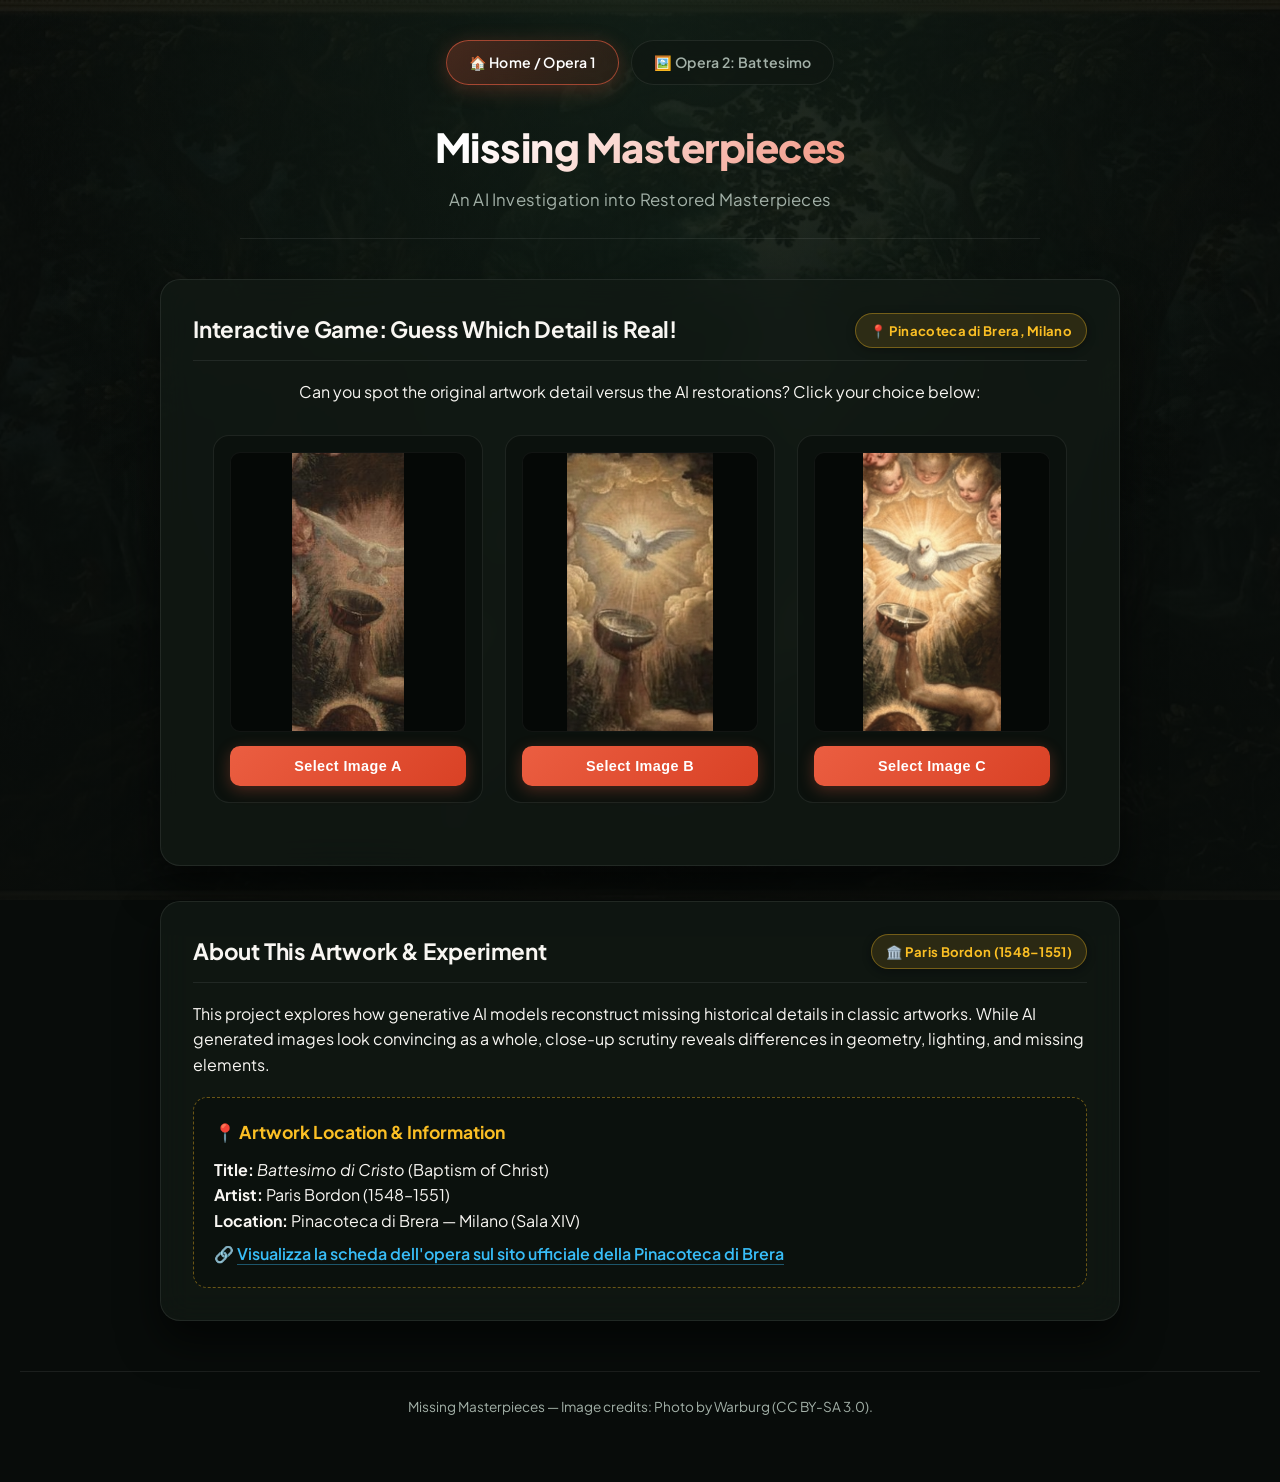
==== commit 4dccec5b: "Update index.html" ====
--- a/index.html
+++ b/index.html
@@ -3,7 +3,7 @@
 <head>
   <meta charset="UTF-8">
   <meta name="viewport" content="width=device-width, initial-scale=1.0">
-  <title>The Ark & Missing Milano — Close-up Detail Test</title>
+  <title>Missing Masterpieces — Close-up Detail Test</title>
   <link rel="stylesheet" href="style.css">
 </head>
 <body>
@@ -15,7 +15,7 @@
       <a href="artwork2.html" class="nav-link">🖼️ Opera 2: Battesimo</a>
     </nav>
 
-    <h1>The Ark & Missing Milano</h1>
+    <h1>Missing Masterpieces</h1>
     <p class="subtitle">An AI Investigation into Restored Masterpieces</p>
   </header>
 
@@ -94,7 +94,7 @@
   </main>
 
   <footer>
-    <p>Image credits: Photo by Warburg (CC BY-SA 3.0). White rectangular gap added for educational workshop activities.</p>
+    <p>Missing Masterpieces — Image credits: Photo by Warburg (CC BY-SA 3.0).</p>
   </footer>
 
   <script src="script.js"></script>
